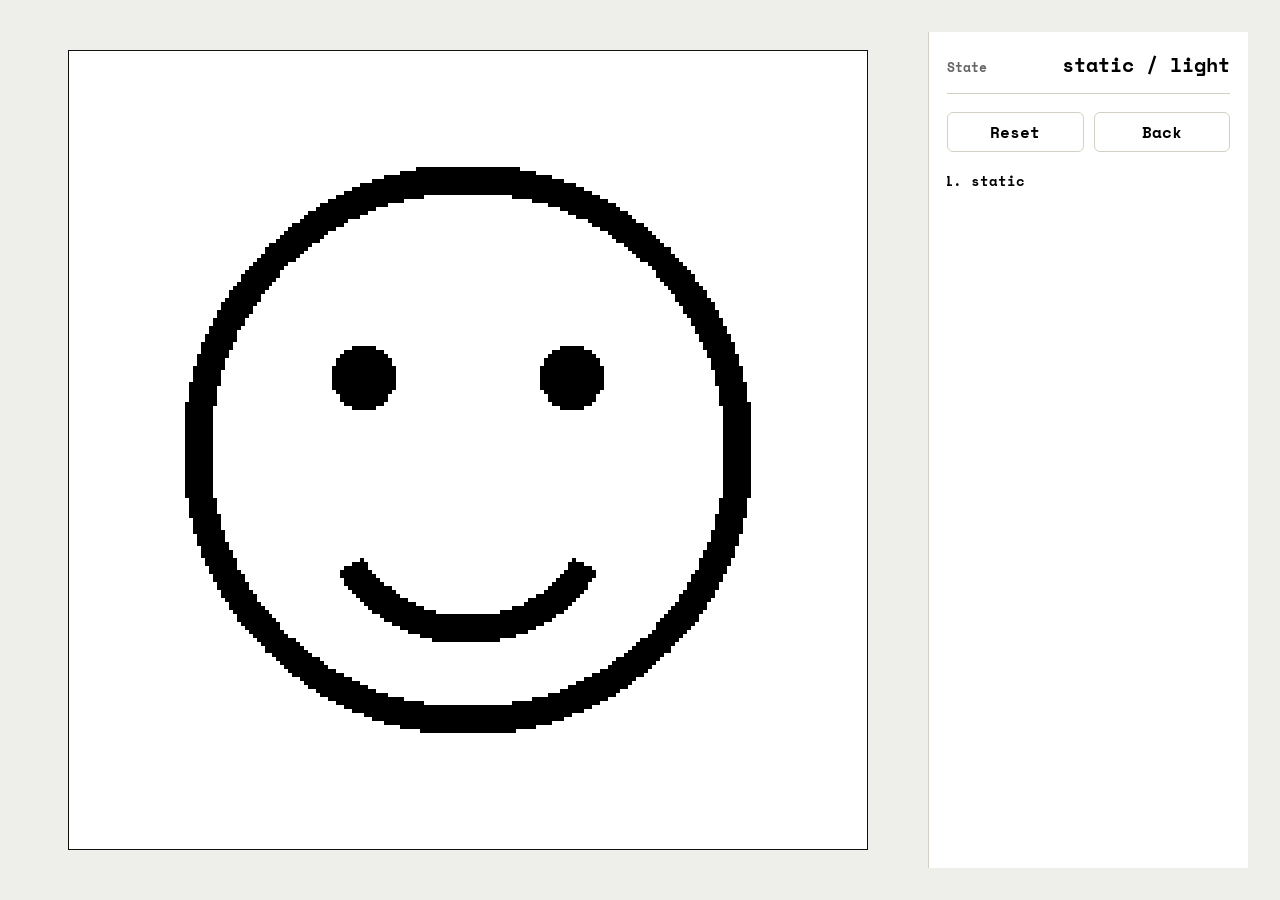
==== simulator/index.html @ 0c60851d "visual updates and impl font rendering" ====
<!doctype html>
<html lang="en">
  <head>
    <meta charset="utf-8">
    <meta name="viewport" content="width=device-width, initial-scale=1">
    <title>Pocket Journal Simulator</title>
    <link rel="stylesheet" href="src/styles.css?v=punctuation-1">
  </head>
  <body>
    <main class="app">
      <section class="device">
        <canvas id="display" width="200" height="200" aria-label="Pocket Journal 200 by 200 e-paper display"></canvas>
      </section>
      <aside class="panel">
        <div class="status">
          <span>State</span>
          <strong id="stateName">static</strong>
        </div>
        <div class="controls">
          <button id="resetButton" type="button">Reset</button>
          <button id="backButton" type="button">Back</button>
        </div>
        <ol id="history"></ol>
      </aside>
    </main>
    <script type="module" src="src/main.js?v=punctuation-1"></script>
  </body>
</html>
---- simulator/src/styles.css ----
@import url("https://fonts.googleapis.com/css2?family=Space+Mono:wght@700&family=Material+Symbols+Rounded:opsz,wght,FILL,GRAD@24,700,0,0&display=swap");

:root {
  color-scheme: light;
  --ink: #000;
  --paper: #fff;
  --line: #d3d0c3;
  --panel: #ffffff;
  --accent: #1f6f5b;
}

* {
  box-sizing: border-box;
}

body {
  margin: 0;
  min-height: 100vh;
  font-family: "Space Mono", ui-monospace, SFMono-Regular, Menlo, monospace;
  font-weight: 700;
  background: #eeeeea;
  color: var(--ink);
}

.app {
  display: grid;
  grid-template-columns: minmax(320px, 1fr) 320px;
  gap: 24px;
  min-height: 100vh;
  padding: 32px;
  align-items: center;
}

.device {
  display: grid;
  place-items: center;
}

#display {
  image-rendering: pixelated;
  image-rendering: crisp-edges;
  background: #fff;
  border: 1px solid #111;
  display: block;
  cursor: crosshair;
}

.panel {
  align-self: stretch;
  display: flex;
  flex-direction: column;
  gap: 18px;
  padding: 18px;
  background: var(--panel);
  border-left: 1px solid var(--line);
}

.status {
  display: flex;
  justify-content: space-between;
  align-items: baseline;
  gap: 12px;
  padding-bottom: 14px;
  border-bottom: 1px solid var(--line);
}

.status span {
  color: #666;
  font-size: 13px;
}

.status strong {
  font-size: 20px;
}

.controls {
  display: grid;
  grid-template-columns: 1fr 1fr;
  gap: 10px;
}

button {
  min-height: 40px;
  border: 1px solid var(--line);
  background: #fff;
  color: var(--ink);
  font: inherit;
  border-radius: 6px;
  cursor: pointer;
}

button:hover {
  border-color: var(--accent);
}

#history {
  margin: 0;
  padding-left: 24px;
  overflow: auto;
  font-size: 14px;
  line-height: 1.6;
}

@media (max-width: 820px) {
  .app {
    grid-template-columns: 1fr;
    padding: 18px;
  }

  .panel {
    border-left: 0;
    border-top: 1px solid var(--line);
  }
}
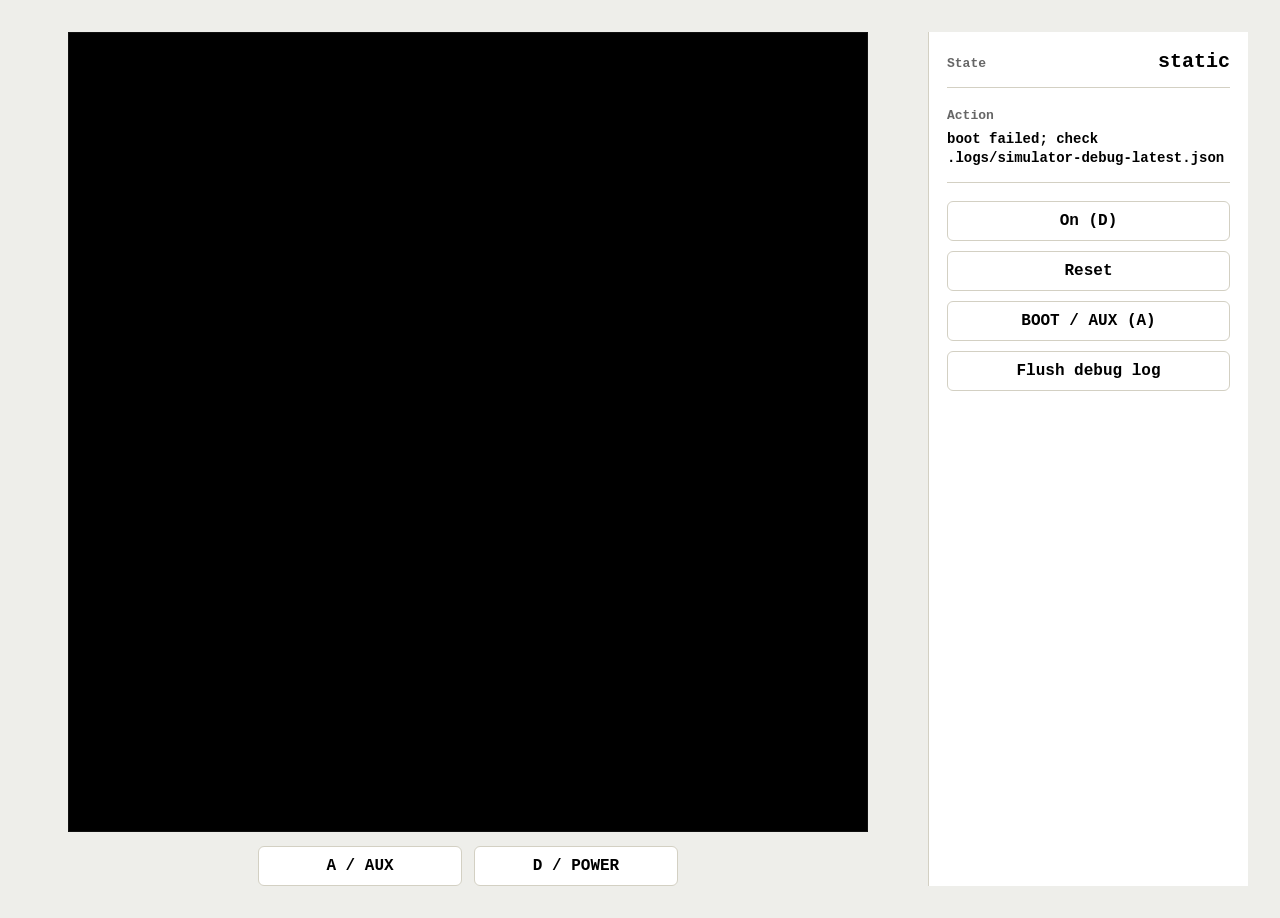
==== commit da6791f0: "feat: integrate hardware UI and audio workflows" ====
--- a/simulator/index.html
+++ b/simulator/index.html
@@ -4,25 +4,117 @@
     <meta charset="utf-8">
     <meta name="viewport" content="width=device-width, initial-scale=1">
     <title>Pocket Journal Simulator</title>
-    <link rel="stylesheet" href="src/styles.css?v=punctuation-1">
+    <link rel="stylesheet" href="src/styles.css?v=firmware-wasm-1">
   </head>
   <body>
     <main class="app">
       <section class="device">
         <canvas id="display" width="200" height="200" aria-label="Pocket Journal 200 by 200 e-paper display"></canvas>
+        <div class="device-buttons" aria-label="Simulated hardware buttons">
+          <button id="simAuxButton" type="button">A / AUX</button>
+          <button id="simPowerButton" type="button">D / POWER</button>
+        </div>
       </section>
       <aside class="panel">
         <div class="status">
           <span>State</span>
           <strong id="stateName">static</strong>
         </div>
+        <div class="action-status">
+          <span>Action</span>
+          <strong id="actionLine">ready</strong>
+        </div>
         <div class="controls">
+          <button id="powerButton" type="button">On (D)</button>
           <button id="resetButton" type="button">Reset</button>
-          <button id="backButton" type="button">Back</button>
+          <button id="bootButton" type="button">BOOT / AUX (A)</button>
+          <button id="debugDumpButton" type="button">Flush debug log</button>
         </div>
         <ol id="history"></ol>
       </aside>
     </main>
-    <script type="module" src="src/main.js?v=punctuation-1"></script>
+    <script>
+      window.__pocketJournalSimulatorModuleLoaded = false;
+      window.__pocketJournalSimulatorDebugLogKey = "pocketJournalSimulatorDebugLog";
+      window.__pocketJournalSimulatorPersistEntries = (entries, reason = "bootstrap") => {
+        const body = JSON.stringify({
+          reason,
+          generatedAt: new Date().toISOString(),
+          href: window.location.href,
+          userAgent: navigator.userAgent,
+          entries
+        });
+        if (navigator.sendBeacon) {
+          const blob = new Blob([body], { type: "application/json" });
+          if (navigator.sendBeacon("/__simulator_logs", blob)) {
+            return;
+          }
+        }
+        fetch("/__simulator_logs", {
+          method: "POST",
+          headers: { "Content-Type": "application/json" },
+          body,
+          keepalive: true
+        }).catch((error) => {
+          console.warn("Unable to persist simulator debug log to .logs/", error);
+        });
+      };
+      window.__pocketJournalSimulatorLog = (event, details = {}) => {
+        const key = window.__pocketJournalSimulatorDebugLogKey;
+        const entry = {
+          sequence: 1,
+          time: new Date().toISOString(),
+          event,
+          details: {
+            location: window.location.href,
+            userAgent: navigator.userAgent,
+            ...details
+          }
+        };
+        try {
+          const entries = JSON.parse(localStorage.getItem(key) || "[]");
+          entry.sequence = entries.length + 1;
+          entries.push(entry);
+          localStorage.setItem(key, JSON.stringify(entries.slice(-500)));
+        } catch (error) {
+          console.warn("Unable to persist simulator bootstrap log locally", error);
+        }
+        window.__pocketJournalSimulatorPersistEntries([entry], "bootstrap");
+        return entry;
+      };
+      window.addEventListener("error", (event) => {
+        window.__pocketJournalSimulatorLog("bootstrap.window.error", {
+          message: event.message,
+          filename: event.filename,
+          lineno: event.lineno,
+          colno: event.colno,
+          error: event.error ? {
+            name: event.error.name,
+            message: event.error.message,
+            stack: event.error.stack
+          } : null
+        });
+      });
+      window.addEventListener("unhandledrejection", (event) => {
+        window.__pocketJournalSimulatorLog("bootstrap.window.unhandledrejection", {
+          reason: String(event.reason)
+        });
+      });
+      window.__pocketJournalSimulatorLog("bootstrap.inline.ready");
+      document.querySelector("#debugDumpButton").addEventListener("click", () => {
+        window.__pocketJournalSimulatorLog("bootstrap.flush.click", {
+          moduleLoaded: window.__pocketJournalSimulatorModuleLoaded
+        });
+      });
+      window.setTimeout(() => {
+        if (window.__pocketJournalSimulatorModuleLoaded) {
+          return;
+        }
+        const message = "simulator module did not start; check .logs/simulator-debug-latest.json";
+        document.querySelector("#actionLine").textContent = message;
+        window.__pocketJournalSimulatorLog("module.watchdog.timeout", { message });
+      }, 1500);
+    </script>
+    <script id="simulatorModuleScript" type="module" src="src/main.js?v=firmware-wasm-1"></script>
   </body>
 </html>
--- a/simulator/src/styles.css
+++ b/simulator/src/styles.css
@@ -1,5 +1,3 @@
-@import url("https://fonts.googleapis.com/css2?family=Space+Mono:wght@700&family=Material+Symbols+Rounded:opsz,wght,FILL,GRAD@24,700,0,0&display=swap");
-
 :root {
   color-scheme: light;
   --ink: #000;
@@ -34,6 +32,7 @@
 .device {
   display: grid;
   place-items: center;
+  gap: 14px;
 }
 
 #display {
@@ -43,6 +42,13 @@
   border: 1px solid #111;
   display: block;
   cursor: crosshair;
+}
+
+.device-buttons {
+  display: grid;
+  grid-template-columns: repeat(2, minmax(96px, 1fr));
+  gap: 12px;
+  width: min(420px, 100%);
 }
 
 .panel {
@@ -55,7 +61,8 @@
   border-left: 1px solid var(--line);
 }
 
-.status {
+.status,
+.action-status {
   display: flex;
   justify-content: space-between;
   align-items: baseline;
@@ -64,18 +71,32 @@
   border-bottom: 1px solid var(--line);
 }
 
-.status span {
+.status span,
+.action-status span {
   color: #666;
   font-size: 13px;
 }
 
-.status strong {
+.status strong,
+.action-status strong {
   font-size: 20px;
+}
+
+.action-status {
+  display: block;
+}
+
+.action-status strong {
+  display: block;
+  margin-top: 6px;
+  font-size: 14px;
+  line-height: 1.35;
+  overflow-wrap: anywhere;
 }
 
 .controls {
   display: grid;
-  grid-template-columns: 1fr 1fr;
+  grid-template-columns: 1fr;
   gap: 10px;
 }
 
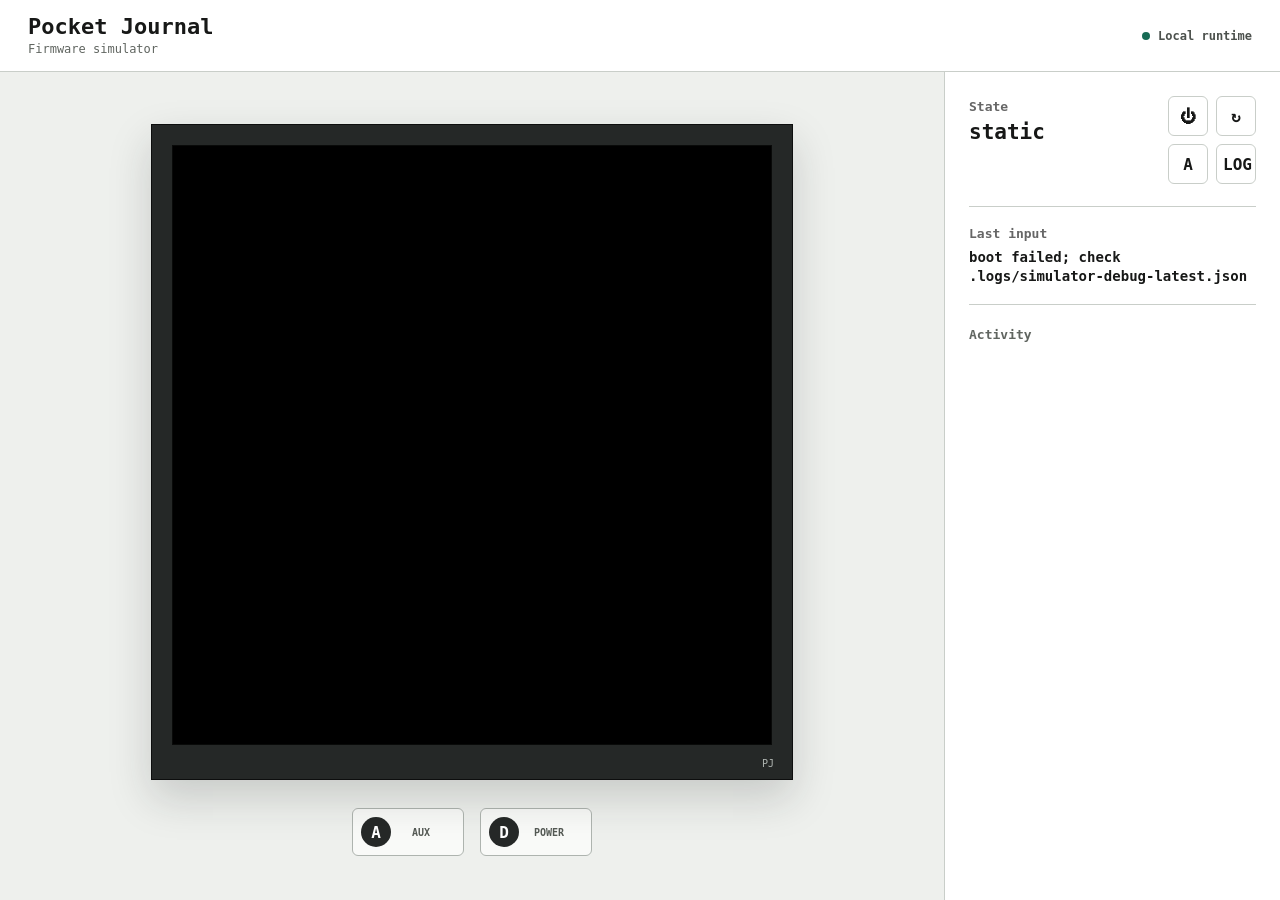
==== commit febb64aa: "style: refine simulator device workspace" ====
--- a/simulator/index.html
+++ b/simulator/index.html
@@ -7,30 +7,47 @@
     <link rel="stylesheet" href="src/styles.css?v=firmware-wasm-1">
   </head>
   <body>
+    <header class="topbar">
+      <div>
+        <h1>Pocket Journal</h1>
+        <p>Firmware simulator</p>
+      </div>
+      <span class="runtime-status"><i aria-hidden="true"></i>Local runtime</span>
+    </header>
     <main class="app">
-      <section class="device">
-        <canvas id="display" width="200" height="200" aria-label="Pocket Journal 200 by 200 e-paper display"></canvas>
+      <section class="device" aria-label="Simulated Pocket Journal device">
+        <div class="device-stage">
+          <div class="device-frame">
+            <canvas id="display" width="200" height="200" aria-label="Pocket Journal 200 by 200 e-paper display"></canvas>
+            <span class="device-mark">PJ</span>
+          </div>
+        </div>
         <div class="device-buttons" aria-label="Simulated hardware buttons">
-          <button id="simAuxButton" type="button">A / AUX</button>
-          <button id="simPowerButton" type="button">D / POWER</button>
+          <button id="simAuxButton" type="button" title="Auxiliary button"><b>A</b><span>AUX</span></button>
+          <button id="simPowerButton" type="button" title="Power button"><b>D</b><span>POWER</span></button>
         </div>
       </section>
       <aside class="panel">
-        <div class="status">
-          <span>State</span>
-          <strong id="stateName">static</strong>
+        <div class="panel-heading">
+          <div class="status">
+            <span>State</span>
+            <strong id="stateName">static</strong>
+          </div>
+          <div class="controls" aria-label="Simulator controls">
+            <button id="powerButton" type="button" title="Toggle power" aria-label="Toggle power">&#9211;</button>
+            <button id="resetButton" type="button" title="Reset simulator" aria-label="Reset simulator">&#8635;</button>
+            <button id="bootButton" type="button" title="Press auxiliary button" aria-label="Press auxiliary button">A</button>
+            <button id="debugDumpButton" type="button" title="Flush debug log" aria-label="Flush debug log">LOG</button>
+          </div>
         </div>
         <div class="action-status">
-          <span>Action</span>
+          <span>Last input</span>
           <strong id="actionLine">ready</strong>
         </div>
-        <div class="controls">
-          <button id="powerButton" type="button">On (D)</button>
-          <button id="resetButton" type="button">Reset</button>
-          <button id="bootButton" type="button">BOOT / AUX (A)</button>
-          <button id="debugDumpButton" type="button">Flush debug log</button>
-        </div>
-        <ol id="history"></ol>
+        <section class="history-panel">
+          <h2>Activity</h2>
+          <ol id="history"></ol>
+        </section>
       </aside>
     </main>
     <script>
--- a/simulator/src/styles.css
+++ b/simulator/src/styles.css
@@ -1,10 +1,13 @@
 :root {
   color-scheme: light;
-  --ink: #000;
+  --ink: #171817;
   --paper: #fff;
-  --line: #d3d0c3;
+  --line: #c9cec9;
   --panel: #ffffff;
-  --accent: #1f6f5b;
+  --accent: #176b55;
+  --accent-soft: #dcebe5;
+  --hardware: #252827;
+  --signal: #ba3d32;
 }
 
 * {
@@ -16,59 +19,155 @@
   min-height: 100vh;
   font-family: "Space Mono", ui-monospace, SFMono-Regular, Menlo, monospace;
   font-weight: 700;
-  background: #eeeeea;
+  background: #eef0ed;
   color: var(--ink);
 }
 
+.topbar {
+  min-height: 72px;
+  display: flex;
+  align-items: center;
+  justify-content: space-between;
+  gap: 24px;
+  padding: 14px 28px;
+  background: var(--paper);
+  border-bottom: 1px solid var(--line);
+}
+
+.topbar h1,
+.topbar p,
+.history-panel h2 {
+  margin: 0;
+}
+
+.topbar h1 {
+  font-size: 22px;
+  line-height: 1.1;
+}
+
+.topbar p {
+  margin-top: 3px;
+  color: #606560;
+  font-size: 12px;
+  font-weight: 400;
+}
+
+.runtime-status {
+  display: inline-flex;
+  align-items: center;
+  gap: 8px;
+  color: #4c514d;
+  font-size: 12px;
+}
+
+.runtime-status i {
+  width: 8px;
+  height: 8px;
+  border-radius: 50%;
+  background: var(--accent);
+}
+
 .app {
   display: grid;
-  grid-template-columns: minmax(320px, 1fr) 320px;
-  gap: 24px;
-  min-height: 100vh;
-  padding: 32px;
-  align-items: center;
+  grid-template-columns: minmax(420px, 1fr) 336px;
+  min-height: calc(100vh - 72px);
+  align-items: stretch;
 }
 
 .device {
   display: grid;
   place-items: center;
-  gap: 14px;
+  align-content: center;
+  gap: 28px;
+  min-width: 0;
+  padding: 48px 32px 40px;
+}
+
+.device-stage {
+  display: grid;
+  place-items: center;
+  width: 100%;
+  min-height: 200px;
+}
+
+.device-frame {
+  position: relative;
+  padding: 20px 20px 34px;
+  background: var(--hardware);
+  border: 1px solid #0d0e0e;
+  box-shadow: 0 18px 40px rgb(30 34 31 / 18%);
+}
+
+.device-mark {
+  position: absolute;
+  right: 18px;
+  bottom: 10px;
+  color: #aeb4b0;
+  font-size: 10px;
+  font-weight: 400;
 }
 
 #display {
   image-rendering: pixelated;
   image-rendering: crisp-edges;
   background: #fff;
-  border: 1px solid #111;
+  border: 1px solid #090a09;
   display: block;
   cursor: crosshair;
+  touch-action: none;
 }
 
 .device-buttons {
   display: grid;
-  grid-template-columns: repeat(2, minmax(96px, 1fr));
-  gap: 12px;
-  width: min(420px, 100%);
+  grid-template-columns: repeat(2, 112px);
+  gap: 16px;
+}
+
+.device-buttons button {
+  display: grid;
+  grid-template-columns: 30px 1fr;
+  align-items: center;
+  min-height: 48px;
+  padding: 7px 12px 7px 8px;
+  border-color: #aeb4af;
+  background: #f9faf8;
+}
+
+.device-buttons b {
+  display: grid;
+  place-items: center;
+  width: 30px;
+  height: 30px;
+  background: var(--hardware);
+  color: #fff;
+  border-radius: 50%;
+}
+
+.device-buttons span {
+  color: #545954;
+  font-size: 10px;
 }
 
 .panel {
-  align-self: stretch;
   display: flex;
   flex-direction: column;
-  gap: 18px;
-  padding: 18px;
+  gap: 22px;
+  padding: 24px;
   background: var(--panel);
   border-left: 1px solid var(--line);
+  min-width: 0;
+}
+
+.panel-heading {
+  display: grid;
+  grid-template-columns: minmax(0, 1fr) auto;
+  align-items: start;
+  gap: 16px;
 }
 
 .status,
 .action-status {
-  display: flex;
-  justify-content: space-between;
-  align-items: baseline;
-  gap: 12px;
-  padding-bottom: 14px;
-  border-bottom: 1px solid var(--line);
+  min-width: 0;
 }
 
 .status span,
@@ -79,11 +178,16 @@
 
 .status strong,
 .action-status strong {
-  font-size: 20px;
+  display: block;
+  margin-top: 5px;
+  font-size: 21px;
+  overflow-wrap: anywhere;
 }
 
 .action-status {
-  display: block;
+  padding: 16px 0 18px;
+  border-top: 1px solid var(--line);
+  border-bottom: 1px solid var(--line);
 }
 
 .action-status strong {
@@ -96,8 +200,8 @@
 
 .controls {
   display: grid;
-  grid-template-columns: 1fr;
-  gap: 10px;
+  grid-template-columns: repeat(2, 40px);
+  gap: 8px;
 }
 
 button {
@@ -112,24 +216,93 @@
 
 button:hover {
   border-color: var(--accent);
+  background: var(--accent-soft);
+}
+
+button:focus-visible {
+  outline: 3px solid var(--accent-soft);
+  outline-offset: 2px;
+  border-color: var(--accent);
+}
+
+button:active {
+  transform: translateY(1px);
+}
+
+#powerButton[aria-pressed="true"] {
+  border-color: var(--signal);
+  color: var(--signal);
+}
+
+.history-panel {
+  display: flex;
+  flex: 1;
+  min-height: 0;
+  flex-direction: column;
+}
+
+.history-panel h2 {
+  font-size: 13px;
+  color: #606560;
 }
 
 #history {
-  margin: 0;
+  margin: 10px 0 0;
   padding-left: 24px;
   overflow: auto;
-  font-size: 14px;
-  line-height: 1.6;
+  font-size: 13px;
+  line-height: 1.75;
+}
+
+#history li::marker {
+  color: var(--accent);
 }
 
 @media (max-width: 820px) {
+  .topbar {
+    padding: 12px 18px;
+  }
+
   .app {
     grid-template-columns: 1fr;
-    padding: 18px;
+  }
+
+  .device {
+    min-height: calc(100vh - 72px);
+    padding: 36px 18px 30px;
   }
 
   .panel {
     border-left: 0;
     border-top: 1px solid var(--line);
-  }
-}
+    min-height: 320px;
+  }
+}
+
+@media (max-width: 460px) {
+  .runtime-status {
+    font-size: 0;
+  }
+
+  .device {
+    gap: 24px;
+    min-height: auto;
+  }
+
+  .device-frame {
+    padding: 12px 12px 26px;
+  }
+
+  .device-buttons {
+    grid-template-columns: repeat(2, minmax(0, 1fr));
+    width: 100%;
+  }
+
+  .panel-heading {
+    grid-template-columns: 1fr;
+  }
+
+  .controls {
+    grid-template-columns: repeat(4, 40px);
+  }
+}
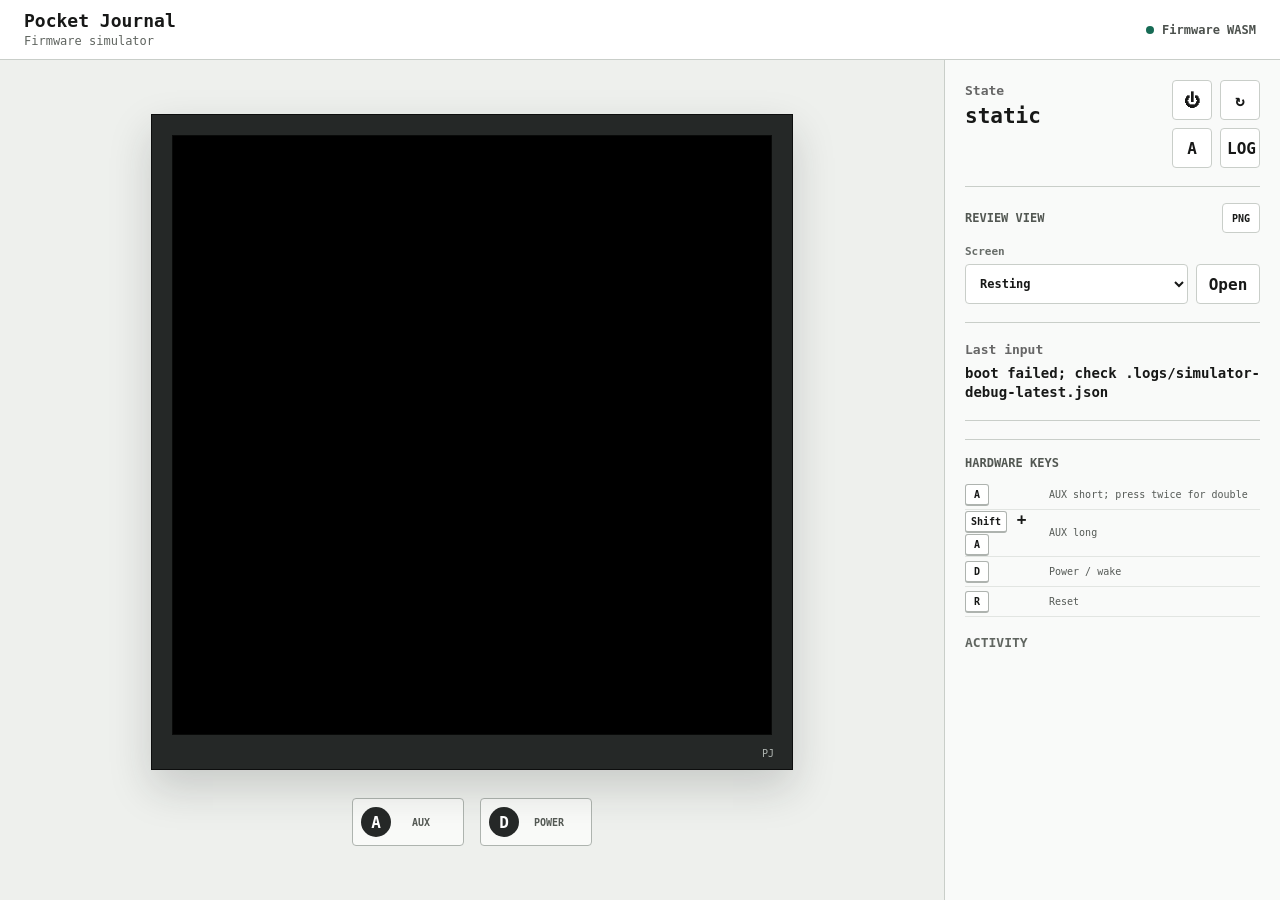
==== commit 5f9823f2: "simulator: add compact UI review workbench" ====
--- a/simulator/index.html
+++ b/simulator/index.html
@@ -4,7 +4,7 @@
     <meta charset="utf-8">
     <meta name="viewport" content="width=device-width, initial-scale=1">
     <title>Pocket Journal Simulator</title>
-    <link rel="stylesheet" href="src/styles.css?v=firmware-wasm-1">
+    <link rel="stylesheet" href="src/styles.css?v=review-shell-1">
   </head>
   <body>
     <header class="topbar">
@@ -12,7 +12,7 @@
         <h1>Pocket Journal</h1>
         <p>Firmware simulator</p>
       </div>
-      <span class="runtime-status"><i aria-hidden="true"></i>Local runtime</span>
+      <span class="runtime-status"><i aria-hidden="true"></i>Firmware WASM</span>
     </header>
     <main class="app">
       <section class="device" aria-label="Simulated Pocket Journal device">
@@ -27,23 +27,59 @@
           <button id="simPowerButton" type="button" title="Power button"><b>D</b><span>POWER</span></button>
         </div>
       </section>
-      <aside class="panel">
+      <aside class="panel" aria-label="Review controls">
         <div class="panel-heading">
           <div class="status">
             <span>State</span>
             <strong id="stateName">static</strong>
           </div>
-          <div class="controls" aria-label="Simulator controls">
+          <div class="controls" aria-label="Runtime controls">
             <button id="powerButton" type="button" title="Toggle power" aria-label="Toggle power">&#9211;</button>
             <button id="resetButton" type="button" title="Reset simulator" aria-label="Reset simulator">&#8635;</button>
-            <button id="bootButton" type="button" title="Press auxiliary button" aria-label="Press auxiliary button">A</button>
+            <button id="bootButton" type="button" title="Press AUX" aria-label="Press AUX">A</button>
             <button id="debugDumpButton" type="button" title="Flush debug log" aria-label="Flush debug log">LOG</button>
           </div>
         </div>
+        <section class="review-panel" aria-labelledby="reviewHeading">
+          <div class="section-heading">
+            <h2 id="reviewHeading">Review view</h2>
+            <button id="captureButton" class="compact-button" type="button" title="Save display PNG">PNG</button>
+          </div>
+          <label for="viewPicker">Screen</label>
+          <div class="view-picker-row">
+            <select id="viewPicker">
+              <option value="static">Resting</option>
+              <option value="time_temp">Clock</option>
+              <option value="home">Home</option>
+              <option value="notes">Notes</option>
+              <option value="record">Record</option>
+              <option value="listen">Listen</option>
+              <option value="read">Read</option>
+              <option value="time">Time tools</option>
+              <option value="alarm">Alarm</option>
+              <option value="stopwatch">Stopwatch</option>
+              <option value="timer">Timer</option>
+              <option value="interval">Interval</option>
+              <option value="settings">Settings</option>
+              <option value="sync">Sync</option>
+              <option value="volume">Volume</option>
+            </select>
+            <button id="openViewButton" type="button">Open</button>
+          </div>
+        </section>
         <div class="action-status">
           <span>Last input</span>
           <strong id="actionLine">ready</strong>
         </div>
+        <section class="key-panel" aria-labelledby="keyHeading">
+          <h2 id="keyHeading">Hardware keys</h2>
+          <dl>
+            <div><dt><kbd>A</kbd></dt><dd>AUX short; press twice for double</dd></div>
+            <div><dt><kbd>Shift</kbd> + <kbd>A</kbd></dt><dd>AUX long</dd></div>
+            <div><dt><kbd>D</kbd></dt><dd>Power / wake</dd></div>
+            <div><dt><kbd>R</kbd></dt><dd>Reset</dd></div>
+          </dl>
+        </section>
         <section class="history-panel">
           <h2>Activity</h2>
           <ol id="history"></ol>
--- a/simulator/src/styles.css
+++ b/simulator/src/styles.css
@@ -3,7 +3,7 @@
   --ink: #171817;
   --paper: #fff;
   --line: #c9cec9;
-  --panel: #ffffff;
+  --panel: #f9faf9;
   --accent: #176b55;
   --accent-soft: #dcebe5;
   --hardware: #252827;
@@ -24,24 +24,26 @@
 }
 
 .topbar {
-  min-height: 72px;
+  min-height: 60px;
   display: flex;
   align-items: center;
   justify-content: space-between;
   gap: 24px;
-  padding: 14px 28px;
+  padding: 10px 24px;
   background: var(--paper);
   border-bottom: 1px solid var(--line);
 }
 
 .topbar h1,
 .topbar p,
-.history-panel h2 {
+.history-panel h2,
+.review-panel h2,
+.key-panel h2 {
   margin: 0;
 }
 
 .topbar h1 {
-  font-size: 22px;
+  font-size: 18px;
   line-height: 1.1;
 }
 
@@ -70,7 +72,7 @@
 .app {
   display: grid;
   grid-template-columns: minmax(420px, 1fr) 336px;
-  min-height: calc(100vh - 72px);
+  min-height: calc(100vh - 60px);
   align-items: stretch;
 }
 
@@ -80,7 +82,7 @@
   align-content: center;
   gap: 28px;
   min-width: 0;
-  padding: 48px 32px 40px;
+  padding: 32px;
 }
 
 .device-stage {
@@ -151,8 +153,8 @@
 .panel {
   display: flex;
   flex-direction: column;
-  gap: 22px;
-  padding: 24px;
+  gap: 18px;
+  padding: 20px;
   background: var(--panel);
   border-left: 1px solid var(--line);
   min-width: 0;
@@ -204,13 +206,103 @@
   gap: 8px;
 }
 
+.review-panel,
+.key-panel {
+  border-top: 1px solid var(--line);
+  padding-top: 16px;
+}
+
+.section-heading {
+  display: flex;
+  align-items: center;
+  justify-content: space-between;
+  margin-bottom: 12px;
+}
+
+.review-panel h2,
+.key-panel h2,
+.history-panel h2 {
+  color: #525752;
+  font-size: 12px;
+  text-transform: uppercase;
+}
+
+.review-panel label {
+  display: block;
+  margin-bottom: 6px;
+  color: #666b67;
+  font-size: 11px;
+}
+
+.view-picker-row {
+  display: grid;
+  grid-template-columns: minmax(0, 1fr) 64px;
+  gap: 8px;
+}
+
+select {
+  width: 100%;
+  min-height: 40px;
+  padding: 0 10px;
+  border: 1px solid var(--line);
+  border-radius: 4px;
+  background: #fff;
+  color: var(--ink);
+  font: inherit;
+  font-size: 12px;
+}
+
+.compact-button {
+  min-height: 30px;
+  padding: 0 9px;
+  font-size: 10px;
+}
+
+.key-panel dl {
+  margin: 10px 0 0;
+}
+
+.key-panel dl div {
+  display: grid;
+  grid-template-columns: 84px 1fr;
+  align-items: center;
+  min-height: 30px;
+  border-bottom: 1px solid #e2e5e2;
+}
+
+.key-panel dt,
+.key-panel dd {
+  margin: 0;
+}
+
+.key-panel dd {
+  color: #555a56;
+  font-size: 10px;
+  font-weight: 400;
+  line-height: 1.3;
+}
+
+kbd {
+  display: inline-grid;
+  min-width: 24px;
+  min-height: 22px;
+  place-items: center;
+  padding: 1px 5px;
+  border: 1px solid #aeb3af;
+  border-bottom-width: 2px;
+  border-radius: 3px;
+  background: #fff;
+  font: inherit;
+  font-size: 10px;
+}
+
 button {
   min-height: 40px;
   border: 1px solid var(--line);
   background: #fff;
   color: var(--ink);
   font: inherit;
-  border-radius: 6px;
+  border-radius: 4px;
   cursor: pointer;
 }
 
@@ -268,8 +360,8 @@
   }
 
   .device {
-    min-height: calc(100vh - 72px);
-    padding: 36px 18px 30px;
+    min-height: auto;
+    padding: 24px 16px;
   }
 
   .panel {
@@ -279,6 +371,34 @@
   }
 }
 
+@media (max-width: 480px) {
+  .topbar {
+    min-height: 54px;
+    padding: 9px 14px;
+  }
+
+  .topbar p,
+  .runtime-status {
+    font-size: 9px;
+  }
+
+  .app {
+    min-height: calc(100vh - 54px);
+  }
+
+  .device-frame {
+    padding: 12px 12px 28px;
+  }
+
+  .device-buttons {
+    grid-template-columns: repeat(2, minmax(0, 112px));
+  }
+
+  .panel {
+    padding: 18px 14px;
+  }
+}
+
 @media (max-width: 460px) {
   .runtime-status {
     font-size: 0;
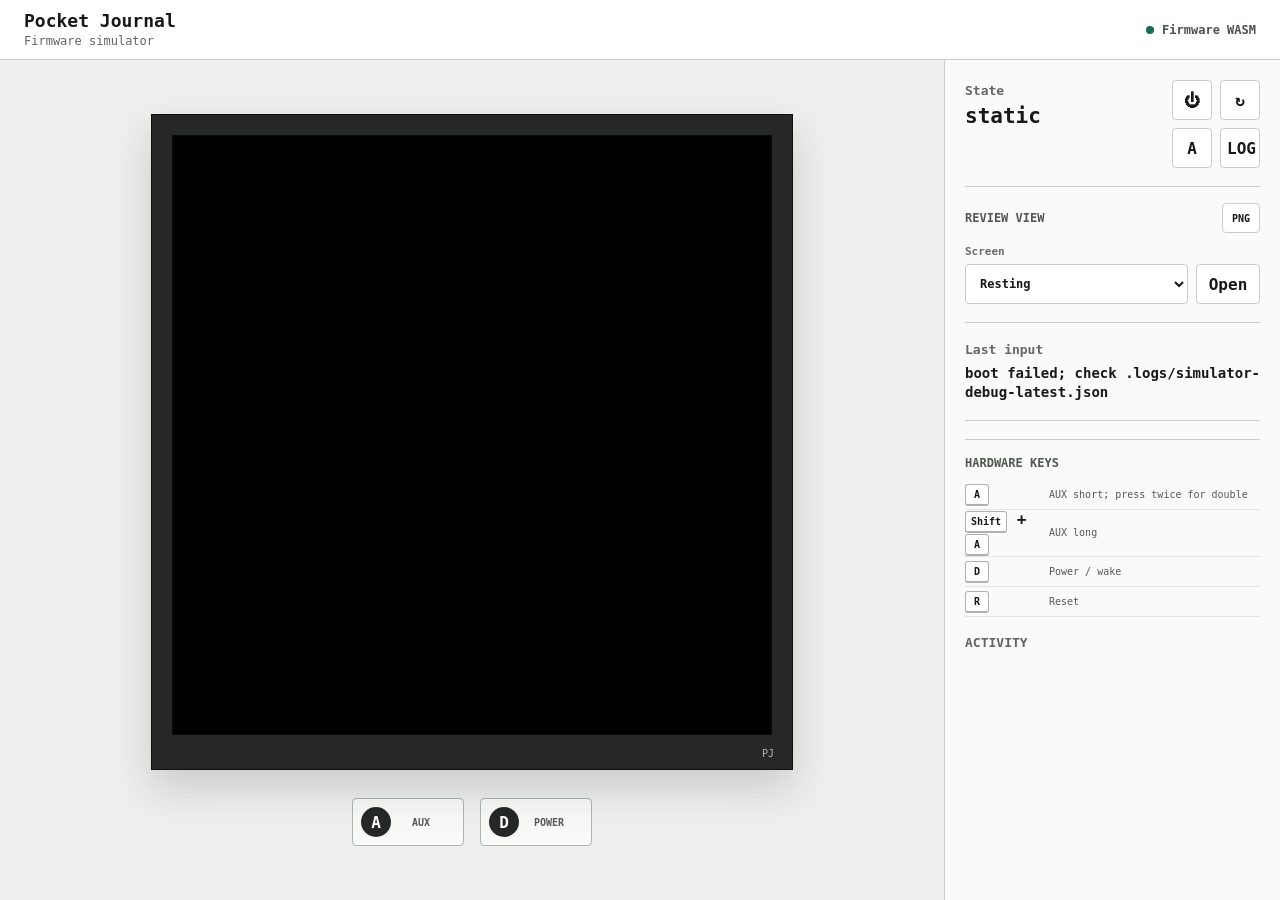
==== commit ea753bd5: "fix(simulator): reconcile playback navigation" ====
--- a/simulator/index.html
+++ b/simulator/index.html
@@ -61,7 +61,6 @@
               <option value="timer">Timer</option>
               <option value="interval">Interval</option>
               <option value="settings">Settings</option>
-              <option value="sync">Sync</option>
               <option value="volume">Volume</option>
             </select>
             <button id="openViewButton" type="button">Open</button>
